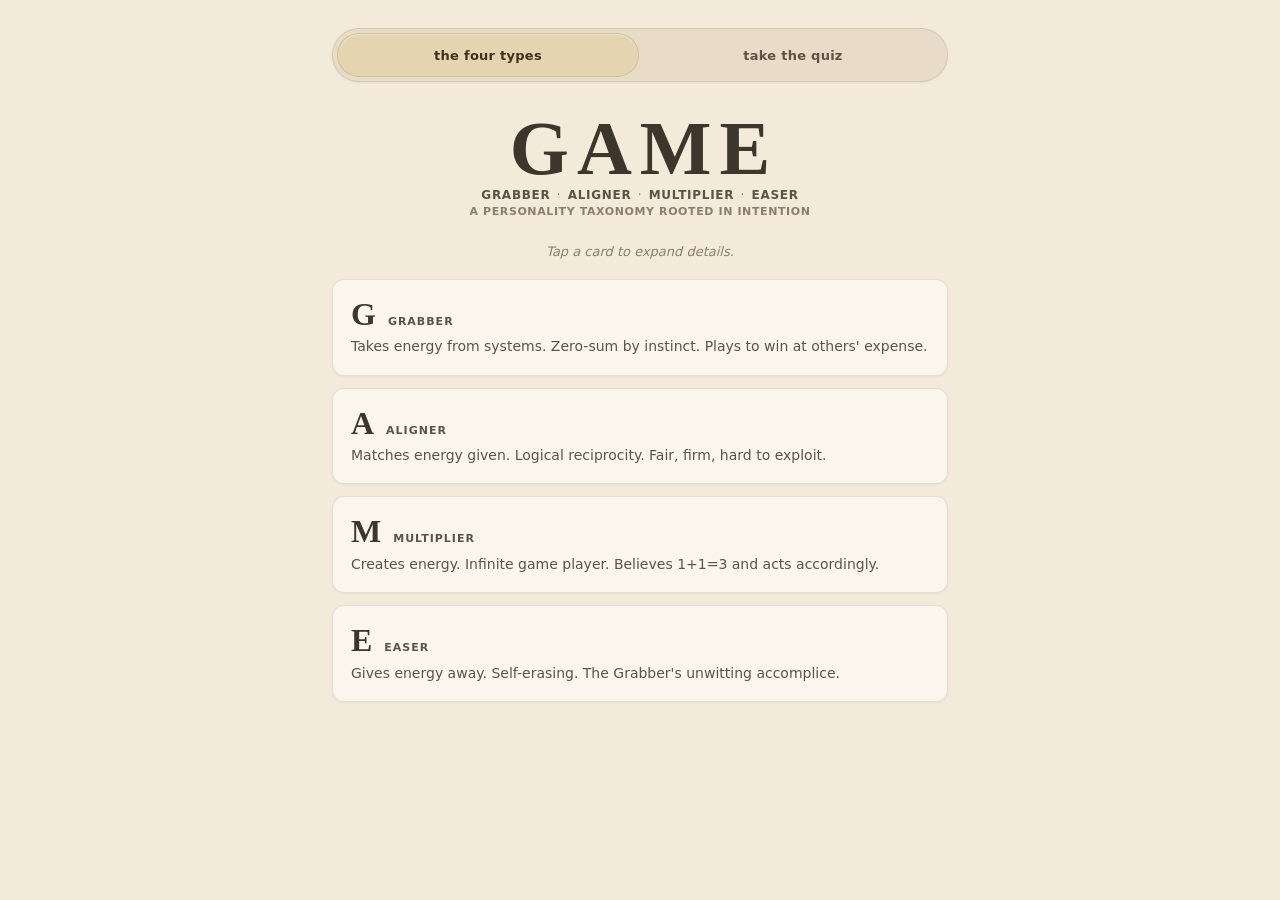
==== index.html @ dbe18716 "Fix GitHub Pages: use index.html as site entry Made-with: Cursor" ====
<!DOCTYPE html>
<html lang="en">
<head>
  <meta charset="utf-8">
  <meta name="viewport" content="width=device-width, initial-scale=1, viewport-fit=cover">
  <meta name="color-scheme" content="light">
  <meta name="theme-color" content="#f3ead9">
  <title>GAME — personality & intention</title>
  <link rel="stylesheet" href="thegame.css?v=20250322-fluid" id="game-stylesheet">
  <script>
  (function(){
    var el=document.getElementById('game-stylesheet');
    if(!el) return;
    try{ el.href=new URL(el.getAttribute('href')||'thegame.css', document.baseURI||location.href).href; }catch(e){}
  })();
  </script>
</head>
<body>
  <div id="app" class="app view-fw">
    <nav class="nav-pill" aria-label="Main">
      <button type="button" id="btn-fw" class="nav-pill__btn is-active" onclick="showFW()">The four types</button>
      <button type="button" id="btn-qz" class="nav-pill__btn" onclick="showQZ()">Take the quiz</button>
    </nav>

    <!-- FRAMEWORK -->
    <div id="fw">
      <header class="hero">
        <h1 class="hero__letters">
          <span>G</span><span>A</span><span>M</span><span>E</span>
        </h1>
        <p class="hero__types-line">Grabber <span class="hero__dot" aria-hidden="true">·</span> Aligner <span class="hero__dot" aria-hidden="true">·</span> Multiplier <span class="hero__dot" aria-hidden="true">·</span> Easer</p>
        <p class="hero__tagline">A personality taxonomy rooted in intention</p>
      </header>

      <p class="hero-hint">Tap a card to expand details.</p>

      <div class="type-grid">
        <div class="type-stack">
          <div role="button" tabindex="0" id="card-G" class="type-card" aria-expanded="false" aria-controls="det-G" onclick="tog('G')" onkeydown="keyTog(event,'G')">
            <div class="type-card__head">
              <span class="type-card__letter">G</span>
              <span class="type-card__name">Grabber</span>
            </div>
            <p class="type-card__blurb">Takes energy from systems. Zero-sum by instinct. Plays to win at others' expense.</p>
          </div>
          <div id="det-G" class="detail-panel" hidden>
        <div class="detail-panel__kicker">Finite game · Zero-sum · The wolf</div>
        <div class="detail-panel__cols">
          <div>
            <div class="detail-panel__label">Characteristics</div>
            <div class="detail-panel__body">Every interaction framed as a transaction with a winner.<br>Charm deployed as tool, not expression.<br>Scarcity as worldview, not circumstance.<br>Extracts status, credit, attention, resources.<br>Rationalization is their primary cognitive tool.</div>
          </div>
          <div>
            <div class="detail-panel__label">Benefits / risks</div>
            <div class="detail-panel__body">Short-term: fast, visible results.<br>Tactical clarity — knows exactly what they want.<br>Depletes ecosystems and poisons trust.<br>Easers enable them; Aligners freeze them out.<br>Long-term: systemic collapse or lonely exile.</div>
          </div>
        </div>
        <div class="detail-panel__example">
          <div class="detail-panel__label">Situational example</div>
          <div class="detail-panel__body">Steers credit toward themselves in real time. In friendship, calls only when they need something — framed as catching up. When confronted: genuine confusion, then victimhood, then reframe. Never the author of their own harm.</div>
        </div>
          </div>
        </div>

        <div class="type-stack">
          <div role="button" tabindex="0" id="card-A" class="type-card" aria-expanded="false" aria-controls="det-A" onclick="tog('A')" onkeydown="keyTog(event,'A')">
            <div class="type-card__head">
              <span class="type-card__letter">A</span>
              <span class="type-card__name">Aligner</span>
            </div>
            <p class="type-card__blurb">Matches energy given. Logical reciprocity. Fair, firm, hard to exploit.</p>
          </div>
          <div id="det-A" class="detail-panel" hidden>
        <div class="detail-panel__kicker">Conditional game · Tit-for-tat · The mirror</div>
        <div class="detail-panel__cols">
          <div>
            <div class="detail-panel__label">Characteristics</div>
            <div class="detail-panel__body">Reciprocity as operating principle, not just tactic.<br>Empathy functions analytically — reads rooms precisely.<br>Generous by default, switches off cleanly when exploited.<br>Tracks fairness without making it a drama.<br>Can forgive once — but remembers everything.</div>
          </div>
          <div>
            <div class="detail-panel__label">Benefits / risks</div>
            <div class="detail-panel__body">Stabilizing in functional systems.<br>Natural immune response to Grabbers.<br>Trustworthy precisely because conditional.<br>Can become mechanical — relationships as ledgers.<br>Misread as cold when merely consistent.</div>
          </div>
        </div>
        <div class="detail-panel__example">
          <div class="detail-panel__label">Situational example</div>
          <div class="detail-panel__body">Gives honest feedback, expects the same. Lends support generously the first time, attentively the second, measuredly the third. Names a dynamic once, clearly — then adjusts behavior without ceremony. Doesn't punish. Just stops.</div>
        </div>
          </div>
        </div>

        <div class="type-stack">
          <div role="button" tabindex="0" id="card-M" class="type-card" aria-expanded="false" aria-controls="det-M" onclick="tog('M')" onkeydown="keyTog(event,'M')">
            <div class="type-card__head">
              <span class="type-card__letter">M</span>
              <span class="type-card__name">Multiplier</span>
            </div>
            <p class="type-card__blurb">Creates energy. Infinite game player. Believes 1+1=3 and acts accordingly.</p>
          </div>
          <div id="det-M" class="detail-panel" hidden>
        <div class="detail-panel__kicker">Infinite game · Abundance · The gardener</div>
        <div class="detail-panel__cols">
          <div>
            <div class="detail-panel__label">Characteristics</div>
            <div class="detail-panel__body">1+1=3 as genuine belief, not motivational poster.<br>Invests in others' potential without being asked.<br>Trust as a generative, renewable resource.<br>Sees systems, ecosystems, long arcs.<br>Gets genuine pleasure from others' growth.</div>
          </div>
          <div>
            <div class="detail-panel__label">Benefits / risks</div>
            <div class="detail-panel__body">Creates compounding value across communities.<br>Leaves institutions genuinely better.<br>Vulnerable to Grabbers without Aligner instincts.<br>Can be idealistic past what systems can bear.<br>Boundaryless generosity becomes enabling.</div>
          </div>
        </div>
        <div class="detail-panel__example">
          <div class="detail-panel__label">Situational example</div>
          <div class="detail-panel__body">Introduces two people with zero agenda. Mentors and takes deep pleasure watching others surpass them. Builds cultures that outlast their presence. Looks naive until you map the network they built over a decade.</div>
        </div>
          </div>
        </div>

        <div class="type-stack">
          <div role="button" tabindex="0" id="card-E" class="type-card" aria-expanded="false" aria-controls="det-E" onclick="tog('E')" onkeydown="keyTog(event,'E')">
            <div class="type-card__head">
              <span class="type-card__letter">E</span>
              <span class="type-card__name">Easer</span>
            </div>
            <p class="type-card__blurb">Gives energy away. Self-erasing. The Grabber's unwitting accomplice.</p>
          </div>
          <div id="det-E" class="detail-panel" hidden>
        <div class="detail-panel__kicker">Self-negating · Fading · The martyr</div>
        <div class="detail-panel__cols">
          <div>
            <div class="detail-panel__label">Characteristics</div>
            <div class="detail-panel__body">Gives without accounting — often without awareness.<br>Conflict-averse to a self-erasing degree.<br>Kindness as identity, not merely a value.<br>Absorbs tension so others don't have to feel it.<br>Confuses presence with disappearance.</div>
          </div>
          <div>
            <div class="detail-panel__label">Benefits / risks</div>
            <div class="detail-panel__body">Smooths friction, holds groups together short-term.<br>Often deeply loved — but not deeply known.<br>Primary operational enabler of Grabbers.<br>Repressed resentment surfaces as collapse.<br>Their absence, when it comes, shocks everyone.</div>
          </div>
        </div>
        <div class="detail-panel__example">
          <div class="detail-panel__label">Situational example</div>
          <div class="detail-panel__body">Apologizes for the thing done to them. Stays long past the point of health because leaving feels selfish. Becomes invisible glue nobody notices until it dissolves. When they finally collapse, everyone says: but they seemed so fine.</div>
        </div>
          </div>
        </div>
      </div>
    </div>

    <!-- QUIZ -->
    <div id="qz" class="quiz-panel" hidden>
      <div id="prog" class="prog" role="progressbar" aria-valuemin="0" aria-valuemax="12" aria-valuenow="1" aria-label="Quiz progress"></div>
      <div id="qbody"></div>
    </div>

    <!-- RESULT -->
    <div id="rs" class="result-panel" hidden>
      <div id="rbody"></div>
    </div>
  </div>

  <script>
  var QS=[
    {t:"Someone asks for a favor you didn't expect and can't easily do.",c:"You're genuinely busy. They're not in crisis — just would benefit from your help.",a:[
      {x:"Weigh whether this serves me. If not, I'll find a graceful way out.",k:'g'},
      {x:"Calculate what they've done for me lately, then decide.",k:'a'},
      {x:"See it as a chance to invest in the relationship — effort now, surplus later.",k:'m'},
      {x:"Say yes even though I'll resent it. Their need matters more right now.",k:'e'}]},
    {t:"You're in a meeting where someone takes credit for work you did.",c:"It's visible to everyone. The moment to correct it in real time has passed.",a:[
      {x:"Note it, say nothing now — but adjust how I share work with this person going forward.",k:'a'},
      {x:"Find a moment later to reestablish the record, directly and without drama.",k:'m'},
      {x:"Let it go. Making it about me feels petty, even if it wasn't fair.",k:'e'},
      {x:"Make sure the right people know the truth. One way or another.",k:'g'}]},
    {t:"You achieved something significant. How do you talk about it?",c:"With people you trust. Not a performance — just a real conversation.",a:[
      {x:"Share the whole story, including everyone who helped make it happen.",k:'m'},
      {x:"Give the facts. Credit where it's due, mine included.",k:'a'},
      {x:"Make sure they understand the full scale of what I pulled off.",k:'g'},
      {x:"Downplay it. I don't want anyone to feel diminished by comparison.",k:'e'}]},
    {t:"What is your honest relationship to other people's success?",c:"Not your ideal self. Your actual, unfiltered gut response.",a:[
      {x:"Genuinely happy for them — their win doesn't shrink what's available for me.",k:'m'},
      {x:"Happy for them, but I'm also tracking where I stand relative to them.",k:'a'},
      {x:"Depends entirely on whether they deserved it more than I did.",k:'g'},
      {x:"Happy for them, quietly suppressing what I feel about myself by comparison.",k:'e'}]},
    {t:"Someone in your circle is subtly manipulative — draining energy, not reciprocating.",c:"Nothing catastrophic. Just a slow leak you've been tolerating.",a:[
      {x:"Name it clearly and recalibrate the dynamic. Once, plainly.",k:'a'},
      {x:"Try to understand what wound is driving it. Extend more care, not less.",k:'m'},
      {x:"Keep absorbing it. I don't want to damage the relationship by making it weird.",k:'e'},
      {x:"Nothing wrong with that — I probably operate similarly when I need to.",k:'g'}]},
    {t:"You can recommend someone for a role. They're good — but so are you.",c:"Recommending them doesn't directly cost you the spot. But it shifts the field.",a:[
      {x:"Recommend them wholeheartedly. Good people getting opportunities is the point.",k:'m'},
      {x:"Recommend them if they'd do the same for me.",k:'a'},
      {x:"Pass. My energy goes toward securing my own position first.",k:'g'},
      {x:"Recommend them and quietly wonder if I should have put myself forward instead.",k:'e'}]},
    {t:"What's your honest relationship to scarcity — resources, attention, credit?",c:"Not your philosophy. What you feel in your body when things get tight.",a:[
      {x:"Scarcity is mostly a story. I'd rather expand the pie.",k:'m'},
      {x:"I need to protect what I've earned. Not everyone plays fair.",k:'g'},
      {x:"I track fairness carefully. Generous when safe, guarded when not.",k:'a'},
      {x:"I often give more than I get. It bothers me but I rarely say so.",k:'e'}]},
    {t:"A close friend gets a big opportunity you also wanted and were qualified for.",c:"No obvious reason they got it and you didn't. It just happened that way.",a:[
      {x:"Feel the sting fully, then genuinely celebrate. The field isn't zero-sum.",k:'m'},
      {x:"Support them warmly, process privately, then redirect toward my next move.",k:'a'},
      {x:"Quietly wonder if the process was actually fair. Probably not.",k:'g'},
      {x:"Act like I'm fine. My disappointment would make them feel guilty.",k:'e'}]},
    {t:"How do you think about people who regularly rely on you for support or energy?",c:"The ones who come to you often — not in crisis, just habitually.",a:[
      {x:"I feel responsible for them. Sometimes heavy, but I can't really turn it off.",k:'e'},
      {x:"Happy to help within reason. Needs to stay mutual or it depletes me.",k:'a'},
      {x:"These are long-game investments. I want to see them become self-sufficient.",k:'m'},
      {x:"Useful relationships. But dependency in others doesn't particularly move me.",k:'g'}]},
    {t:"What does 'winning' actually look like to you?",c:"Not the interview answer. The one you feel when you're honest.",a:[
      {x:"Being clearly ahead of the relevant competition.",k:'g'},
      {x:"Getting what I've earned — no more, no less.",k:'a'},
      {x:"Watching something I helped build continue without me.",k:'m'},
      {x:"The people I love being okay. If they're okay, I'm okay.",k:'e'}]},
    {t:"When something goes wrong in a relationship, what's your first instinct?",c:"Before any analysis. The raw first move.",a:[
      {x:"Figure out who's responsible and make sure the accounting is accurate.",k:'a'},
      {x:"Understand what deeper dynamic broke down and whether it can be repaired.",k:'m'},
      {x:"Protect myself from further damage. Explain my position.",k:'g'},
      {x:"Apologize — even when I'm not sure it was my fault. It's easier than conflict.",k:'e'}]},
    {t:"When honest with yourself about your shadow side, what do you recognize?",c:"Not the worst thing you've done — the pattern you keep doing.",a:[
      {x:"I can be transactional and cold. I meter out warmth based on what I'm getting.",k:'a'},
      {x:"I disappear. I erase myself and call it virtue.",k:'e'},
      {x:"I can be ruthless when I want something badly enough. I justify it after.",k:'g'},
      {x:"I'm so focused on the bigger picture I sometimes miss what's right in front of me.",k:'m'}]}
  ];

  var TD={
    g:{name:'Grabber',sub:'FINITE GAME · ZERO-SUM · THE WOLF',col:'#b84020',
      desc:"You operate with sharp awareness of power dynamics and a clear-eyed drive to protect your position. At your best you are incisive, strategic, and decisive. The honest observation — not the moral lecture — is that the field you're depleting is the same one you depend on.",
      shadow:"The deepest risk isn't getting caught. It's the slow starvation of a life where every person is a resource and nothing is genuinely shared. Power without trust is just exhaustion with better furniture."},
    a:{name:'Aligner',sub:'TIT-FOR-TAT · CALIBRATED RECIPROCITY',col:'#2060a8',
      desc:"You are a stabilizing force — fair, consistent, hard to exploit. Your empathy is real but analytical, your generosity conditional and therefore trustworthy. The invitation is to occasionally give without keeping score — not to become an Easer, but to discover what asymmetric generosity opens up that reciprocity can't.",
      shadow:"Rigidity dressed up as fairness. When the ledger becomes the point, relationships stop being alive. True fairness sometimes requires giving more than you've received — as a bet on what's possible, not a failure of accounting."},
    m:{name:'Multiplier',sub:'INFINITE GAME · ABUNDANCE · THE GARDENER',col:'#107850',
      desc:"You are a rare force — someone who genuinely makes the field larger by being on it. You build trust, see the long arc, invest without agenda. The invitation is to pair your generosity with Aligner discernment. Not every field is safe to garden in. A spine doesn't make you less generous — it makes you sustainable.",
      shadow:"Naive exposure. Love and trust extended without protection depletes the very resource you're here to generate. The world needs you intact more than it needs you spent."},
    e:{name:'Easer',sub:'SELF-NEGATING · FADING · THE MARTYR',col:'#a03050',
      desc:"Your care is real and your impact profound — people feel genuinely held near you. The urgent invitation: your disappearance is not nobility. It is unavailability. The world doesn't need your sacrifice of yourself. It needs your full, boundaried, opinionated, present self.",
      shadow:"The Easer is the Grabber's most necessary accomplice — not from malice, but from conflict-avoidance raised to a life philosophy. Every time you absorb what should be named, you make the harmful dynamic possible for one more day."}
  };

  var HY={
    gm:{name:'The Visionary Predator',desc:"Big-picture systems thinker whose abundance framing can mask sharp self-interest underneath. You build things that genuinely help people, and you also ensure you benefit most from what you build. The question worth sitting with: who, exactly, are you building for?"},
    ga:{name:'The Calculated Operator',desc:"You know exactly what you want and track the field precisely. You'll cooperate when optimal and extract when available. You have a code — but the code is fundamentally about protecting your position, not creating value."},
    ge:{name:'The Conflicted Taker',desc:"You take, and you feel bad about it — possibly the most exhausting combination. Genuine care alongside real self-serving instincts, warring constantly. Guilt-driven giving that still somehow benefits you, followed by resentment in both directions."},
    ma:{name:'The Grounded Visionary',desc:"Arguably the healthiest combination. Abundance belief with clear limits. You build generously and sustainably, notice when dynamics are off, and protect the generative space you're trying to create."},
    me:{name:'The Depleted Idealist',desc:"Genuinely wants to generate good and is willing to sacrifice self to do it. The danger: burnout without limits. Your abundance belief is real, but unprotected energy means the garden eventually runs dry."},
    ae:{name:'The Burnt-Out Peacekeeper',desc:"You track fairness precisely but absorb far more than you should to keep the peace. You know when things are off — you feel it clearly — but you often don't act. The internal ledger fills quietly. When you finally stop, everyone is confused."}
  };

  var cur=0,sc={g:0,a:0,m:0,e:0};
  var fromSharedLink=false;

  function parseScoresFromSearch(){
    try{
      var q=new URLSearchParams(window.location.search);
      var g=parseInt(q.get('g'),10),a=parseInt(q.get('a'),10),m=parseInt(q.get('m'),10),e=parseInt(q.get('e'),10);
      if([g,a,m,e].some(function(x){ return isNaN(x)||x<0||x>12; })) return null;
      if(g+a+m+e!==12) return null;
      return {g:g,a:a,m:m,e:e};
    }catch(x){ return null; }
  }

  function clearShareParams(){
    try{
      var u=new URL(window.location.href);
      if(!u.search) return;
      u.search='';
      history.replaceState({}, '', u.pathname+u.hash);
    }catch(x){}
  }

  function buildShareUrl(){
    try{
      var u=new URL(window.location.href);
      u.search='';
      u.searchParams.set('g', String(sc.g));
      u.searchParams.set('a', String(sc.a));
      u.searchParams.set('m', String(sc.m));
      u.searchParams.set('e', String(sc.e));
      return u.toString();
    }catch(x){
      var base=location.href.split('?')[0];
      return base+'?g='+sc.g+'&a='+sc.a+'&m='+sc.m+'&e='+sc.e;
    }
  }

  function copyShareLink(btn){
    var url=buildShareUrl();
    var done=function(){
      if(btn){
        var t=btn.getAttribute('data-label');
        if(!t) t=btn.textContent;
        btn.textContent='Copied';
        setTimeout(function(){ btn.textContent=t; }, 2000);
      }
    };
    if(navigator.clipboard&&navigator.clipboard.writeText){
      navigator.clipboard.writeText(url).then(done).catch(function(){ window.prompt('Copy link:', url); });
    } else {
      window.prompt('Copy link:', url);
    }
  }

  function setView(mode){
    var app=document.getElementById('app');
    app.classList.remove('view-fw','view-qz','view-rs');
    app.classList.add('view-'+mode);
  }

  function showFW(){
    setView('fw');
    document.getElementById('fw').hidden=false;
    document.getElementById('qz').hidden=true;
    document.getElementById('qz').classList.remove('is-visible');
    document.getElementById('rs').hidden=true;
    document.getElementById('rs').classList.remove('is-visible');
    document.getElementById('btn-fw').classList.add('is-active');
    document.getElementById('btn-qz').classList.remove('is-active');
  }

  function showQZ(){
    if(cur>=QS.length){
      cur=0;sc={g:0,a:0,m:0,e:0};
    }
    clearShareParams();
    setView('qz');
    document.getElementById('fw').hidden=true;
    document.getElementById('qz').hidden=false;
    document.getElementById('qz').classList.add('is-visible');
    document.getElementById('rs').hidden=true;
    document.getElementById('rs').classList.remove('is-visible');
    document.getElementById('btn-fw').classList.remove('is-active');
    document.getElementById('btn-qz').classList.add('is-active');
    renderQ();
  }

  function keyTog(ev,id){
    if(ev.key==='Enter'||ev.key===' '){ ev.preventDefault(); tog(id); }
  }

  function tog(id){
    var el=document.getElementById('det-'+id);
    var card=document.getElementById('card-'+id);
    var opening=el.hidden;
    ['G','A','M','E'].forEach(function(x){
      var p=document.getElementById('det-'+x);
      var c=document.getElementById('card-'+x);
      if(p&&p!==el){
        p.hidden=true;
        if(c) c.setAttribute('aria-expanded','false');
      }
    });
    if(opening){
      el.hidden=false;
      if(card) card.setAttribute('aria-expanded','true');
    } else {
      el.hidden=true;
      if(card) card.setAttribute('aria-expanded','false');
    }
  }

  function shuf(a){var b=a.slice();for(var i=b.length-1;i>0;i--){var j=Math.floor(Math.random()*(i+1));var t=b[i];b[i]=b[j];b[j]=t;}return b;}

  function renderProg(){
    var h='';
    for(var i=0;i<QS.length;i++){
      var cls='prog__seg';
      if(i<cur) cls+=' prog__seg--done';
      else if(i===cur) cls+=' prog__seg--current';
      h+='<div class="'+cls+'"></div>';
    }
    var prog=document.getElementById('prog');
    prog.innerHTML=h;
    prog.setAttribute('aria-valuemax',String(QS.length));
    prog.setAttribute('aria-valuenow',String(Math.min(cur+1,QS.length)));
  }

  function renderQ(){
    if(cur>=QS.length){showResult();return;}
    renderProg();
    var q=QS[cur],ans=shuf(q.a),h='';
    h+='<p class="q-meta">Question '+(cur+1)+' of '+QS.length+'</p>';
    h+='<h2 class="q-title">'+q.t+'</h2>';
    h+='<p class="q-context">'+q.c+'</p>';
    ans.forEach(function(a){
      h+='<button type="button" class="opt-btn" data-k="'+a.k+'" onclick="pick(this)">'+a.x+'</button>';
    });
    document.getElementById('qbody').innerHTML=h;
  }

  function pick(btn){
    var k=btn.getAttribute('data-k');
    document.querySelectorAll('#qbody .opt-btn').forEach(function(b){ b.classList.remove('is-picked'); });
    btn.classList.add('is-picked');
    sc[k]++;cur++;
    setTimeout(renderQ,400);
  }

  function showResult(){
    var openedFromShare=fromSharedLink;
    fromSharedLink=false;

    var tot=sc.g+sc.a+sc.m+sc.e;
    var ent=[['g',sc.g],['a',sc.a],['m',sc.m],['e',sc.e]];
    ent.sort(function(x,y){return y[1]-x[1];});
    var top=ent[0][0],sec=ent[1][0];
    var td=TD[top];
    var lbl={g:'Grabber',a:'Aligner',m:'Multiplier',e:'Easer'};
    var p2=Math.round(ent[1][1]/tot*100);
    var hk=top+sec;if(!HY[hk])hk=sec+top;
    var hy=HY[hk];

    var bars='<div class="bars">';
    ent.forEach(function(e){
      var pct=Math.round(e[1]/tot*100);
      bars+='<div class="bar-row">';
      bars+='<div class="bar-label">'+lbl[e[0]]+'</div>';
      bars+='<div class="bar-track"><div class="bar-fill" style="width:'+pct+'%"></div></div>';
      bars+='<div class="bar-pct">'+pct+'%</div></div>';
    });
    bars+='</div>';

    var hyHtml='';
    if(p2>=20&&hy){
      hyHtml='<div class="result-block"><div class="result-block__kicker">Your hybrid type</div>';
      hyHtml+='<div class="result-block__title">'+hy.name+'</div>';
      hyHtml+='<p class="hybrid-desc">'+hy.desc+'</p></div>';
    }

    var html='';
    if(openedFromShare){
      html+='<div class="result-share-banner" role="status"><p class="result-share-banner__text">You’re viewing a <strong>shared snapshot</strong> — not your own answers. <button type="button" class="result-share-banner__cta" onclick="restart()">Take the quiz yourself</button></p></div>';
    }
    html+='<div class="result-hero">';
    html+='<div class="result-letter">'+top.toUpperCase()+'</div>';
    html+='<div class="result-name">'+td.name+'</div>';
    html+='<div class="result-sub">'+td.sub+'</div>';
    if(p2>=20) html+='<p class="result-blend">Primary '+lbl[top]+' · significant '+lbl[sec]+' tendencies</p>';
    html+='</div>';
    html+=bars;
    html+='<div class="result-block result-block--accent"><p class="result-desc">'+td.desc+'</p></div>';
    html+=hyHtml;
    html+='<div class="result-shadow"><div class="result-shadow__label">Your shadow</div><p class="result-shadow__body">'+td.shadow+'</p></div>';
    html+='<div class="result-actions">';
    html+='<button type="button" class="btn-primary" onclick="copyShareLink(this)" data-label="Share result">Share result</button>';
    html+='<button type="button" class="btn-ghost" onclick="restart()">retake the quiz</button>';
    html+='<button type="button" class="btn-ghost" onclick="showFW()">Back to the four types</button>';
    html+='</div>';

    document.getElementById('rbody').innerHTML=html;
    setView('rs');
    document.getElementById('fw').hidden=true;
    document.getElementById('qz').hidden=true;
    document.getElementById('qz').classList.remove('is-visible');
    document.getElementById('rs').hidden=false;
    document.getElementById('rs').classList.add('is-visible');
    document.getElementById('btn-fw').classList.remove('is-active');
    document.getElementById('btn-qz').classList.remove('is-active');
  }

  function restart(){
    cur=0;sc={g:0,a:0,m:0,e:0};
    clearShareParams();
    showQZ();
  }

  document.addEventListener('DOMContentLoaded', function(){
    var snap=parseScoresFromSearch();
    if(snap){
      sc=snap;
      cur=QS.length;
      fromSharedLink=true;
      showResult();
    }
  });
  </script>
</body>
</html>
---- thegame.css ----
/* GAME — minimal cream + muted gold (banana-adjacent, not fluorescent) */

:root {
  --cream: #f4ead9;
  --cream-deep: #e8dcc8;
  --surface: #faf6ee;
  --surface-elevated: #fffdf9;
  /* Warm charcoal — reads brown on cream (not harsh UI black) */
  --ink: #332b22;
  --ink-muted: #5c5346;
  --ink-soft: #8a7f6e;
  /* Match large serif/sans headlines (GAME, G, quiz prompt, options) */
  --ink-display: #3d362c;
  --border: rgba(37, 34, 24, 0.1);
  --border-strong: rgba(37, 34, 24, 0.16);

  /* Muted honey / ripe banana peel — not highlighter yellow */
  --gold: #b8944a;
  --gold-soft: #c9a85c;
  --gold-wash: #e5d4b0;
  --gold-surface: #dcc9a0;
  --gold-ink: #3d3318;

  --font-sans: system-ui, -apple-system, "Segoe UI", Roboto, "Helvetica Neue", Arial, sans-serif;
  --font-serif: "Iowan Old Style", "Palatino Linotype", Palatino, Georgia, "Times New Roman", serif;

  --radius-sm: 8px;
  --radius-md: 12px;
  --radius-pill: 999px;
  --shadow-soft: 0 1px 3px rgba(37, 34, 24, 0.05);

  --space-xs: 6px;
  --space-sm: 12px;
  --space-md: 18px;
  --space-lg: 28px;
  --tap-min: 44px;

  /* Shared with type-card blurbs & quiz answer options — scales smoothly (no breakpoint jump) */
  --card-blurb-size: clamp(0.8125rem, 0.35vw + 0.76rem, 0.875rem);
  --card-blurb-lh: 1.45;

  /* Quiz: label + prompt + context */
  --quiz-label: clamp(0.58rem, 0.25vw + 0.54rem, 0.625rem);
  --quiz-title: clamp(1.0625rem, 3.5vw, 1.3125rem);
  --quiz-context: clamp(0.75rem, 0.35vw + 0.7rem, 0.8125rem);
}

*,
*::before,
*::after {
  box-sizing: border-box;
}

html {
  -webkit-text-size-adjust: 100%;
}

body {
  margin: 0;
  font-family: var(--font-sans);
  font-size: 16px;
  line-height: 1.5;
  color: var(--ink);
  background: var(--cream);
}

.app {
  min-height: 100vh;
  padding-top: max(clamp(10px, 2.2vw + 6px, 28px), env(safe-area-inset-top));
  padding-right: clamp(12px, 3.2vw + 6px, 28px);
  padding-left: clamp(12px, 3.2vw + 6px, 28px);
  padding-bottom: max(clamp(14px, 2.2vw + 8px, 28px), env(safe-area-inset-bottom));
  max-width: 42rem;
  margin: 0 auto;
}

/* ——— Nav ——— */
.nav-pill {
  display: flex;
  gap: clamp(3px, 0.6vw + 2px, 4px);
  padding: clamp(3px, 0.6vw + 2px, 4px);
  margin-bottom: clamp(10px, 1.8vw + 6px, var(--space-lg));
  background: var(--cream-deep);
  border-radius: var(--radius-pill);
  border: 1px solid var(--border);
  box-shadow: var(--shadow-soft);
}

.nav-pill__btn {
  flex: 1;
  min-height: var(--tap-min);
  padding: clamp(8px, 1.2vw + 4px, 10px) clamp(8px, 2vw + 4px, 14px);
  font-family: var(--font-sans);
  font-size: clamp(0.72rem, 0.35vw + 0.68rem, 0.8125rem);
  font-weight: 600;
  letter-spacing: 0.02em;
  text-transform: lowercase;
  color: var(--ink-muted);
  background: transparent;
  border: none;
  border-radius: var(--radius-pill);
  cursor: pointer;
  transition: background 0.2s ease, color 0.2s ease, box-shadow 0.2s ease;
}

.nav-pill__btn:hover {
  color: var(--ink);
  background: rgba(255, 253, 248, 0.55);
}

.nav-pill__btn:focus-visible {
  outline: 2px solid var(--gold);
  outline-offset: 2px;
}

.nav-pill__btn.is-active {
  color: var(--gold-ink);
  background: var(--gold-wash);
  border: 1px solid rgba(61, 53, 16, 0.12);
  box-shadow: inset 0 1px 0 rgba(255, 255, 255, 0.35);
}

/* ——— Hero ——— */
.hero {
  text-align: center;
  margin-bottom: clamp(8px, 1.5vw + 4px, var(--space-lg));
  padding: 0 2px;
}

.hero__letters {
  display: flex;
  flex-wrap: nowrap;
  justify-content: center;
  align-items: center;
  gap: clamp(2px, 1.2vw, 8px);
  margin: 0;
  font-family: var(--font-serif);
  font-weight: 900;
  line-height: 1;
  letter-spacing: 0;
  /* vw + rem blends narrow ↔ wide without a media-query cliff */
  font-size: clamp(2.35rem, 9vw + 1.1rem, 4.75rem);
  color: var(--ink-display);
}

.hero__letters span {
  flex: 0 0 auto;
}

/* One line: scales down on narrow viewports */
.hero__types-line {
  margin: clamp(0.25rem, 1.5vw + 0.1rem, 0.65rem) 0 0;
  padding: 0 4px;
  text-align: center;
  white-space: nowrap;
  font-size: clamp(0.56rem, 1.65vw + 0.24rem, 0.75rem);
  font-weight: 700;
  letter-spacing: 0.06em;
  text-transform: uppercase;
  color: var(--ink-muted);
  overflow-x: auto;
  -webkit-overflow-scrolling: touch;
  scrollbar-width: none;
}

.hero__types-line::-webkit-scrollbar {
  display: none;
}

.hero__dot {
  color: var(--ink-soft);
  font-weight: 400;
  padding: 0 0.12em;
}

.hero__tagline {
  margin: clamp(0.25rem, 1.5vw + 0.1rem, 0.75rem) 0 0;
  padding: 0 clamp(2px, 1vw, 4px);
  text-align: center;
  white-space: normal;
  max-width: 100%;
  font-size: clamp(0.56rem, 1.35vw + 0.28rem, 0.6875rem);
  font-weight: 600;
  letter-spacing: 0.055em;
  text-transform: uppercase;
  color: var(--ink-soft);
  line-height: 1.4;
  text-wrap: balance;
}

.hero-hint {
  text-align: center;
  font-family: var(--font-sans);
  font-size: clamp(0.75rem, 0.45vw + 0.7rem, 0.8125rem);
  font-weight: 500;
  font-style: italic;
  color: var(--ink-soft);
  line-height: 1.4;
  margin-top: clamp(0.2rem, 1vw + 0.05rem, 0.35rem);
  margin-bottom: clamp(10px, 2vw + 4px, var(--space-md));
}

/* Kill default <p> gaps inside hero (was adding ~1em between lines) */
.hero p {
  margin: 0;
}

/* ——— Framework: card + panel stack ——— */
/* Single column at all widths: G → A → M → E reads vertically (GAME), expand panels stay tidy */
.type-grid {
  display: grid;
  grid-template-columns: 1fr;
  gap: clamp(8px, 1.2vw + 4px, var(--space-sm));
  margin-bottom: clamp(12px, 2vw + 6px, var(--space-md));
}

.type-stack {
  display: flex;
  flex-direction: column;
  gap: clamp(4px, 0.8vw + 2px, var(--space-xs));
  min-width: 0;
}

.type-card {
  text-align: left;
  padding: clamp(10px, 1.8vw + 4px, var(--space-md)) clamp(11px, 2.2vw + 6px, var(--space-md));
  background: var(--surface);
  border: 1px solid var(--border);
  border-radius: clamp(9px, 1.2vw + 6px, var(--radius-md));
  box-shadow: var(--shadow-soft);
  cursor: pointer;
  transition: border-color 0.2s ease, box-shadow 0.2s ease;
}

.type-card:hover {
  border-color: var(--border-strong);
  box-shadow: 0 2px 8px rgba(37, 34, 24, 0.05);
}

.type-card:focus-visible {
  outline: 2px solid var(--gold);
  outline-offset: 2px;
}

.type-card[aria-expanded="true"] {
  border-color: rgba(184, 148, 74, 0.45);
  box-shadow: 0 0 0 1px rgba(184, 148, 74, 0.12);
}

.type-card__head {
  display: flex;
  align-items: baseline;
  gap: clamp(6px, 1.2vw + 2px, var(--space-sm));
  margin-bottom: clamp(2px, 0.4vw + 1px, var(--space-xs));
}

.type-card__letter {
  font-family: var(--font-serif);
  font-size: clamp(1.35rem, 2.8vw + 0.65rem, 2rem);
  font-weight: 900;
  line-height: 1;
  color: var(--ink-display);
}

.type-card__name {
  font-size: clamp(0.58rem, 0.35vw + 0.52rem, 0.6875rem);
  font-weight: 700;
  letter-spacing: 0.09em;
  text-transform: uppercase;
  color: var(--ink-muted);
}

.type-card__blurb {
  margin: 0;
  font-size: var(--card-blurb-size);
  line-height: var(--card-blurb-lh);
  font-weight: 400;
  color: var(--ink-muted);
}

/* ——— Detail panels (under each card) ——— */
.detail-panel {
  padding: clamp(12px, 1.8vw + 6px, var(--space-md));
  background: var(--surface-elevated);
  border: 1px solid var(--border);
  border-radius: clamp(9px, 1.2vw + 6px, var(--radius-md));
  box-shadow: var(--shadow-soft);
  border-left: 3px solid var(--gold-soft);
}

.detail-panel[hidden] {
  display: none !important;
}

.detail-panel__kicker {
  font-size: 0.625rem;
  font-weight: 600;
  letter-spacing: 0.14em;
  text-transform: uppercase;
  color: var(--ink-soft);
  margin-bottom: var(--space-md);
}

.detail-panel__cols {
  display: grid;
  grid-template-columns: 1fr;
  gap: var(--space-md);
  margin-bottom: var(--space-md);
}

@media (min-width: 560px) {
  .detail-panel__cols {
    grid-template-columns: 1fr 1fr;
  }
}

.detail-panel__label {
  font-size: 0.625rem;
  font-weight: 700;
  letter-spacing: 0.12em;
  text-transform: uppercase;
  color: var(--ink-soft);
  margin-bottom: var(--space-xs);
}

.detail-panel__body {
  font-size: 0.8125rem;
  color: var(--ink);
  line-height: 1.65;
}

.detail-panel__example {
  padding: var(--space-md);
  background: var(--cream);
  border-radius: var(--radius-sm);
  border: 1px solid var(--border);
}

.detail-panel__example .detail-panel__body {
  font-family: var(--font-serif);
  font-style: italic;
  color: var(--ink-muted);
}

/* ——— Quiz ——— */
.quiz-panel {
  display: none;
}

.quiz-panel.is-visible {
  display: block;
}

.prog {
  display: flex;
  gap: clamp(3px, 0.6vw + 2px, 4px);
  margin-bottom: clamp(0.85rem, 1.8vw + 0.45rem, 1.25rem);
}

.prog__seg {
  flex: 1;
  height: 6px;
  border-radius: 3px;
  background: var(--cream-deep);
  border: 1px solid var(--border);
  transition: background 0.25s ease, border-color 0.25s ease;
}

.prog__seg--done {
  background: var(--gold-surface);
  border-color: rgba(61, 51, 24, 0.12);
}

.prog__seg--current {
  background: var(--gold-soft);
  border-color: rgba(61, 51, 24, 0.18);
}

.q-meta {
  font-family: var(--font-sans);
  font-size: var(--quiz-label);
  font-weight: 600;
  letter-spacing: 0.12em;
  text-transform: uppercase;
  color: var(--ink-soft);
  margin: 0 0 clamp(0.35rem, 1vw + 0.15rem, 0.5rem);
}

.q-title {
  font-family: var(--font-sans);
  font-size: var(--quiz-title);
  font-weight: 600;
  line-height: 1.28;
  letter-spacing: -0.02em;
  color: var(--ink-display);
  margin: 0 0 clamp(0.35rem, 1vw + 0.15rem, 0.5rem);
}

.q-context {
  font-family: var(--font-sans);
  font-size: var(--quiz-context);
  font-weight: 400;
  font-style: normal;
  color: var(--ink-muted);
  line-height: 1.5;
  margin: 0 0 clamp(0.95rem, 2vw + 0.45rem, 1.25rem);
}

/* Answer copy matches .type-card__blurb (size, weight, color, leading) */
.opt-btn {
  display: block;
  width: 100%;
  min-height: var(--tap-min);
  padding: clamp(10px, 1vw + 6px, 0.75rem) clamp(11px, 1.4vw + 7px, 0.9rem);
  margin-bottom: clamp(5px, 1vw + 3px, 8px);
  text-align: left;
  font-family: var(--font-sans);
  font-size: var(--card-blurb-size);
  font-weight: 400;
  line-height: var(--card-blurb-lh);
  color: var(--ink-muted);
  background: var(--surface-elevated);
  border: 1px solid var(--border-strong);
  border-radius: var(--radius-md);
  cursor: pointer;
  transition: border-color 0.15s ease, background 0.15s ease, box-shadow 0.15s ease;
}

.opt-btn:hover {
  border-color: rgba(37, 34, 24, 0.22);
  background: #fff;
}

.opt-btn:focus-visible {
  outline: 2px solid var(--gold);
  outline-offset: 2px;
}

.opt-btn.is-picked {
  background: var(--cream-deep);
  border-color: var(--gold);
  box-shadow: inset 3px 0 0 var(--gold-soft);
}

/* ——— Results ——— */
.result-panel {
  display: none;
}

.result-panel.is-visible {
  display: block;
}

.result-hero {
  text-align: center;
  padding: clamp(4px, 1.2vw + 2px, var(--space-sm)) 0 clamp(2px, 0.8vw + 1px, 6px);
}

.result-letter {
  font-family: var(--font-sans);
  font-weight: 800;
  font-style: normal;
  line-height: 1;
  letter-spacing: -0.03em;
  /* Single curve for narrow ↔ wide (replaces old 519px breakpoint swap) */
  font-size: clamp(2.85rem, 5vw + 2rem, 6rem);
  color: var(--ink-display);
}

.result-name {
  font-family: var(--font-sans);
  font-size: clamp(0.875rem, 0.4vw + 0.82rem, 0.9375rem);
  font-weight: 700;
  letter-spacing: 0.1em;
  text-transform: uppercase;
  color: var(--ink-muted);
  margin-top: clamp(2px, 0.5vw + 1px, 4px);
}

.result-sub {
  font-family: var(--font-sans);
  font-size: clamp(0.58rem, 0.2vw + 0.55rem, 0.625rem);
  font-weight: 600;
  letter-spacing: 0.1em;
  text-transform: uppercase;
  color: var(--ink-soft);
  margin-top: clamp(2px, 0.5vw + 1px, 4px);
  line-height: clamp(1.32, calc(0.15vw + 1.3), 1.4);
  max-width: 22rem;
  margin-left: auto;
  margin-right: auto;
  padding: 0 clamp(2px, 1vw, 4px);
}

.result-blend {
  font-family: var(--font-sans);
  font-size: clamp(0.8125rem, 0.35vw + 0.76rem, 0.875rem);
  font-weight: 600;
  font-style: normal;
  letter-spacing: 0.01em;
  color: var(--ink-muted);
  margin-top: clamp(4px, 0.8vw + 2px, 6px);
  line-height: 1.45;
  padding: 0 clamp(2px, 1.2vw + 2px, 6px);
}

.bars {
  /* Extra bottom breathing room before the first copy card (top/bottom of graph felt uneven) */
  margin: clamp(4px, 1vw + 2px, 8px) 0 clamp(18px, 4vw + 8px, 28px);
}

.bar-row {
  display: flex;
  align-items: center;
  gap: 10px;
  margin-bottom: clamp(5px, 0.8vw + 3px, 7px);
}

.bar-label {
  flex: 0 0 min(32%, 7.5rem);
  font-size: 0.8125rem;
  color: var(--ink-muted);
  white-space: nowrap;
  overflow: hidden;
  text-overflow: ellipsis;
}

.bar-track {
  flex: 1;
  height: 10px;
  background: var(--cream-deep);
  border-radius: 5px;
  overflow: hidden;
  border: 1px solid var(--border);
}

.bar-fill {
  height: 100%;
  border-radius: 5px;
  background: linear-gradient(90deg, var(--gold) 0%, var(--gold-soft) 100%);
  transition: width 0.85s ease;
}

.bar-pct {
  flex: 0 0 2.5rem;
  font-size: 0.8125rem;
  font-weight: 700;
  text-align: right;
  color: var(--ink);
}

.result-block {
  padding: clamp(12px, 1.8vw + 6px, var(--space-md));
  margin: clamp(6px, 1.2vw + 3px, 10px) 0;
  background: var(--surface);
  border: 1px solid var(--border);
  border-radius: clamp(9px, 1.2vw + 6px, var(--radius-md));
  font-family: var(--font-sans);
  font-size: clamp(0.875rem, 0.35vw + 0.8rem, 0.9375rem);
  font-style: normal;
  line-height: clamp(1.62, calc(0.08vw + 1.59), 1.65);
  color: var(--ink);
  box-shadow: var(--shadow-soft);
}

.result-desc {
  margin: 0;
  font-family: inherit;
  font-size: inherit;
  font-style: normal;
  font-weight: 400;
  line-height: inherit;
  color: inherit;
}

.result-block--accent {
  border-left: 3px solid var(--gold-soft);
}

.result-block__kicker {
  font-family: var(--font-sans);
  font-size: 0.625rem;
  font-weight: 700;
  letter-spacing: 0.12em;
  text-transform: uppercase;
  color: var(--ink-soft);
  margin-bottom: var(--space-sm);
}

.result-block__title {
  font-family: var(--font-sans);
  font-size: clamp(1rem, 0.4vw + 0.92rem, 1.0625rem);
  font-weight: 700;
  margin-bottom: var(--space-xs);
  color: var(--ink-display);
}

.hybrid-desc {
  margin: 0;
  font-family: var(--font-sans);
  font-size: clamp(0.875rem, 0.35vw + 0.8rem, 0.9375rem);
  font-style: normal;
  line-height: 1.75;
  color: var(--ink-muted);
}

.result-shadow {
  padding: clamp(12px, 1.8vw + 6px, var(--space-md));
  margin: clamp(6px, 1.2vw + 3px, 10px) 0 clamp(10px, 1.5vw + 6px, var(--space-md));
  background: var(--cream-deep);
  border: 1px solid var(--border);
  border-radius: var(--radius-md);
}

.result-shadow__label {
  font-family: var(--font-sans);
  font-size: 0.625rem;
  font-weight: 700;
  letter-spacing: 0.12em;
  text-transform: uppercase;
  color: var(--ink-soft);
  margin-bottom: var(--space-xs);
}

.result-shadow__body {
  margin: 0;
  font-family: var(--font-sans);
  font-size: clamp(0.8125rem, 0.3vw + 0.76rem, 0.875rem);
  font-weight: 400;
  font-style: normal;
  line-height: 1.6;
  color: var(--ink-muted);
}

.btn-primary {
  display: block;
  width: 100%;
  min-height: var(--tap-min);
  padding: 14px 20px;
  font: inherit;
  font-size: 0.9375rem;
  font-weight: 700;
  letter-spacing: 0.05em;
  text-transform: lowercase;
  color: var(--gold-ink);
  background: var(--gold-wash);
  border: 1px solid rgba(61, 51, 24, 0.18);
  border-radius: var(--radius-md);
  cursor: pointer;
  box-shadow: 0 1px 2px rgba(37, 34, 24, 0.06);
  transition: background 0.15s ease, filter 0.15s ease, transform 0.1s ease;
}

.btn-primary:hover {
  background: var(--gold-surface);
  filter: none;
}

.btn-primary:active {
  transform: scale(0.99);
}

.btn-primary:focus-visible {
  outline: 2px solid var(--gold);
  outline-offset: 2px;
}

.result-actions {
  display: flex;
  flex-direction: column;
  gap: var(--space-sm);
  margin-top: clamp(6px, 1.2vw + 3px, 10px);
}

/* Shared snapshot (opened from ?g=&a=&m=&e=) */
.result-share-banner {
  margin-bottom: 10px;
  padding: 10px 12px;
  background: var(--gold-wash);
  border: 1px solid rgba(61, 51, 24, 0.12);
  border-radius: var(--radius-md);
}

.result-share-banner__text {
  margin: 0;
  font-family: var(--font-sans);
  font-size: 0.8125rem;
  line-height: 1.45;
  color: var(--gold-ink);
}

.result-share-banner__cta {
  display: inline;
  margin: 0;
  padding: 0;
  font: inherit;
  font-size: inherit;
  font-weight: 700;
  color: var(--ink-display);
  text-decoration: underline;
  text-underline-offset: 2px;
  cursor: pointer;
  background: none;
  border: none;
}

.result-share-banner__cta:hover {
  color: var(--ink);
}

.result-share-banner__cta:focus-visible {
  outline: 2px solid var(--gold);
  outline-offset: 2px;
  border-radius: 2px;
}

.btn-ghost {
  min-height: var(--tap-min);
  padding: 12px 18px;
  font: inherit;
  font-size: 0.875rem;
  font-weight: 600;
  color: var(--ink-muted);
  background: transparent;
  border: 1px solid var(--border-strong);
  border-radius: var(--radius-md);
  cursor: pointer;
  transition: background 0.15s ease, color 0.15s ease;
}

.btn-ghost:hover {
  background: var(--surface);
  color: var(--ink);
}

.btn-ghost:focus-visible {
  outline: 2px solid var(--gold);
  outline-offset: 2px;
}

.u-hidden {
  display: none !important;
}

@media (prefers-reduced-motion: reduce) {
  *,
  *::before,
  *::after {
    animation-duration: 0.01ms !important;
    animation-iteration-count: 1 !important;
    transition-duration: 0.01ms !important;
  }

  .bar-fill {
    transition: none;
  }
}
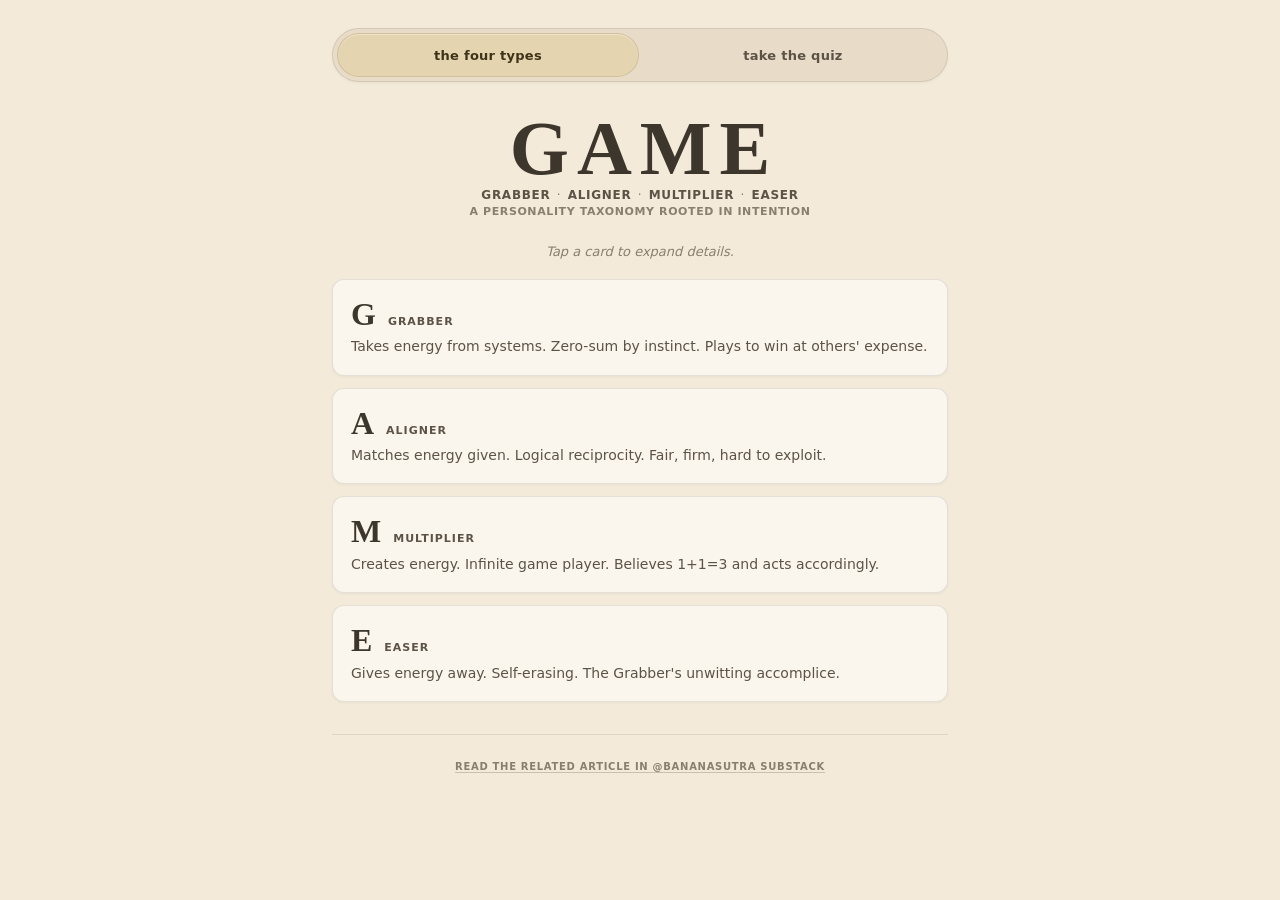
==== commit 6a4fe9af: "Substack link in global footer on all views; cache-bust CSS Made-with: Cursor" ====
--- a/index.html
+++ b/index.html
@@ -5,8 +5,20 @@
   <meta name="viewport" content="width=device-width, initial-scale=1, viewport-fit=cover">
   <meta name="color-scheme" content="light">
   <meta name="theme-color" content="#f3ead9">
-  <title>GAME — personality & intention</title>
-  <link rel="stylesheet" href="thegame.css?v=20250322-fluid" id="game-stylesheet">
+  <title>The GAME Personality Test</title>
+  <meta name="description" content="It's not the WHAT. It's not the HOW. It's the WHY.">
+  <meta property="og:title" content="The GAME Personality Test">
+  <meta property="og:description" content="It's not the WHAT. It's not the HOW. It's the WHY.">
+  <meta property="og:type" content="website">
+  <meta property="og:url" content="https://bananasutra.github.io/game/">
+  <meta property="og:image" content="https://bananasutra.github.io/game/favicon.png">
+  <meta name="twitter:card" content="summary">
+  <meta name="twitter:title" content="The GAME Personality Test">
+  <meta name="twitter:description" content="It's not the WHAT. It's not the HOW. It's the WHY.">
+  <meta name="twitter:image" content="https://bananasutra.github.io/game/favicon.png">
+  <link rel="icon" href="favicon.png" type="image/png">
+  <link rel="apple-touch-icon" href="favicon.png">
+  <link rel="stylesheet" href="thegame.css?v=20260322-app-footnote" id="game-stylesheet">
   <script>
   (function(){
     var el=document.getElementById('game-stylesheet');
@@ -125,7 +137,7 @@
             <p class="type-card__blurb">Gives energy away. Self-erasing. The Grabber's unwitting accomplice.</p>
           </div>
           <div id="det-E" class="detail-panel" hidden>
-        <div class="detail-panel__kicker">Self-negating · Fading · The martyr</div>
+        <div class="detail-panel__kicker">Self-negating · sheeple · The martyr</div>
         <div class="detail-panel__cols">
           <div>
             <div class="detail-panel__label">Characteristics</div>
@@ -155,6 +167,10 @@
     <div id="rs" class="result-panel" hidden>
       <div id="rbody"></div>
     </div>
+
+    <footer class="app-footnote" aria-label="Related reading">
+      <a class="app-footnote__link" href="https://bananasutra.substack.com/p/its-not-the-what-not-the-how-its" target="_blank" rel="noopener noreferrer">Read the related article in @bananasutra Substack</a>
+    </footer>
   </div>
 
   <script>
@@ -231,7 +247,7 @@
     m:{name:'Multiplier',sub:'INFINITE GAME · ABUNDANCE · THE GARDENER',col:'#107850',
       desc:"You are a rare force — someone who genuinely makes the field larger by being on it. You build trust, see the long arc, invest without agenda. The invitation is to pair your generosity with Aligner discernment. Not every field is safe to garden in. A spine doesn't make you less generous — it makes you sustainable.",
       shadow:"Naive exposure. Love and trust extended without protection depletes the very resource you're here to generate. The world needs you intact more than it needs you spent."},
-    e:{name:'Easer',sub:'SELF-NEGATING · FADING · THE MARTYR',col:'#a03050',
+    e:{name:'Easer',sub:'SELF-NEGATING · sheeple · THE MARTYR',col:'#a03050',
       desc:"Your care is real and your impact profound — people feel genuinely held near you. The urgent invitation: your disappearance is not nobility. It is unavailability. The world doesn't need your sacrifice of yourself. It needs your full, boundaried, opinionated, present self.",
       shadow:"The Easer is the Grabber's most necessary accomplice — not from malice, but from conflict-avoidance raised to a life philosophy. Every time you absorb what should be named, you make the harmful dynamic possible for one more day."}
   };
@@ -474,3 +490,4 @@
   </script>
 </body>
 </html>
+
--- a/thegame.css
+++ b/thegame.css
@@ -442,6 +442,37 @@
   box-shadow: inset 3px 0 0 var(--gold-soft);
 }
 
+/* Substack companion link — shown on framework, quiz, and results */
+.app-footnote {
+  margin: clamp(1.35rem, 3.2vw + 0.5rem, 2rem) 0 0;
+  padding-top: clamp(0.85rem, 2vw, 1.15rem);
+  border-top: 1px solid var(--border);
+  text-align: center;
+}
+
+.app-footnote__link {
+  font-family: var(--font-sans);
+  font-size: clamp(0.56rem, 0.32vw + 0.5rem, 0.625rem);
+  font-weight: 600;
+  letter-spacing: 0.07em;
+  text-transform: uppercase;
+  color: var(--ink-soft);
+  text-decoration: none;
+  border-bottom: 1px solid rgba(138, 127, 110, 0.4);
+  transition: color 0.15s ease, border-color 0.15s ease;
+}
+
+.app-footnote__link:hover {
+  color: var(--gold-ink);
+  border-bottom-color: var(--gold-soft);
+}
+
+.app-footnote__link:focus-visible {
+  outline: 2px solid var(--gold);
+  outline-offset: 3px;
+  border-radius: 2px;
+}
+
 /* ——— Results ——— */
 .result-panel {
   display: none;
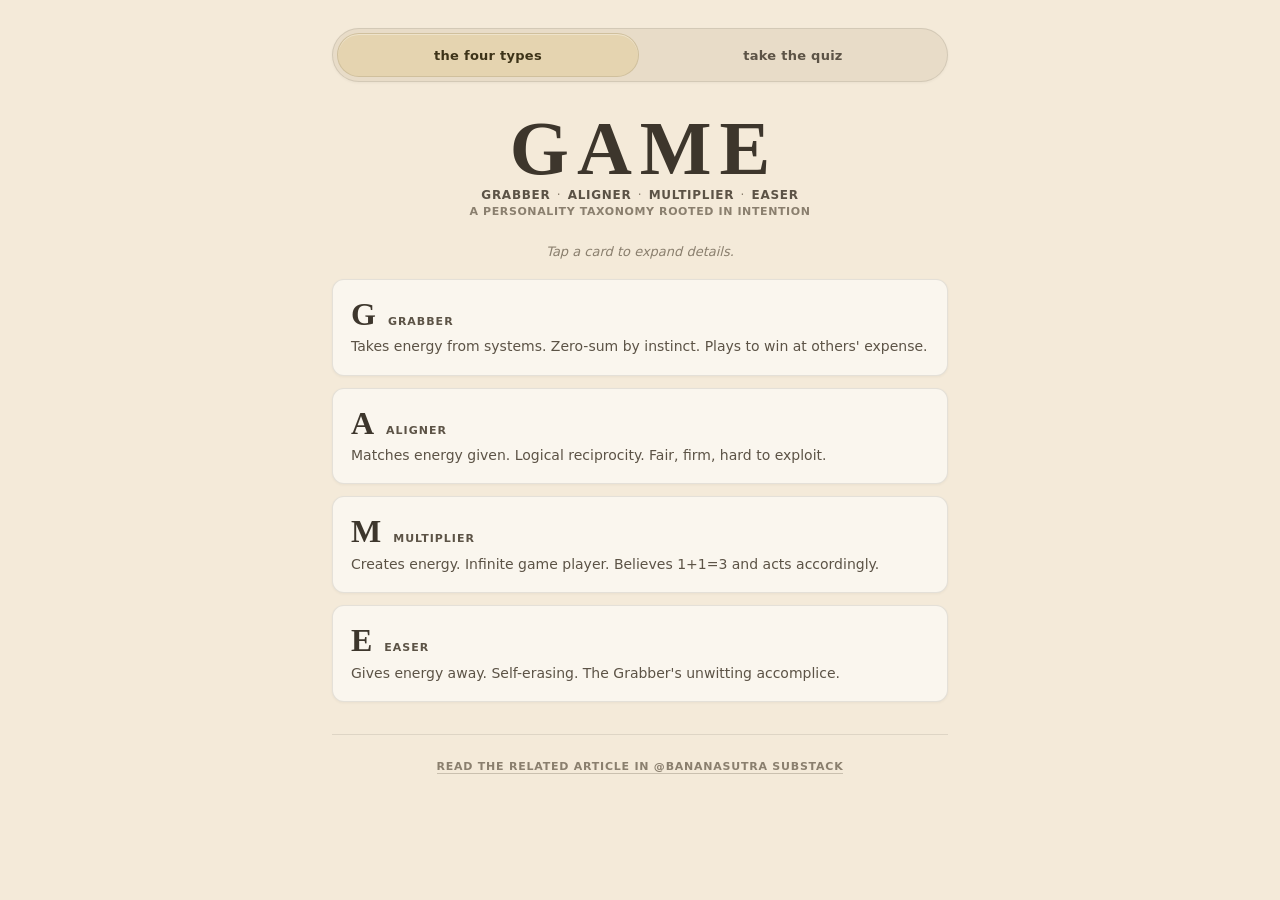
==== commit 70222b2e: "Footnote: slightly larger type, safe-area padding; cache-bust CSS Made-with: Cursor" ====
--- a/index.html
+++ b/index.html
@@ -18,7 +18,7 @@
   <meta name="twitter:image" content="https://bananasutra.github.io/game/favicon.png">
   <link rel="icon" href="favicon.png" type="image/png">
   <link rel="apple-touch-icon" href="favicon.png">
-  <link rel="stylesheet" href="thegame.css?v=20260322-app-footnote" id="game-stylesheet">
+  <link rel="stylesheet" href="thegame.css?v=20260322b" id="game-stylesheet">
   <script>
   (function(){
     var el=document.getElementById('game-stylesheet');
@@ -490,4 +490,3 @@
   </script>
 </body>
 </html>
-
--- a/thegame.css
+++ b/thegame.css
@@ -446,13 +446,15 @@
 .app-footnote {
   margin: clamp(1.35rem, 3.2vw + 0.5rem, 2rem) 0 0;
   padding-top: clamp(0.85rem, 2vw, 1.15rem);
+  padding-bottom: max(0.5rem, env(safe-area-inset-bottom));
   border-top: 1px solid var(--border);
   text-align: center;
 }
 
 .app-footnote__link {
   font-family: var(--font-sans);
-  font-size: clamp(0.56rem, 0.32vw + 0.5rem, 0.625rem);
+  /* Slightly larger floor so the line is easier to spot after scroll */
+  font-size: clamp(0.625rem, 0.4vw + 0.52rem, 0.6875rem);
   font-weight: 600;
   letter-spacing: 0.07em;
   text-transform: uppercase;
